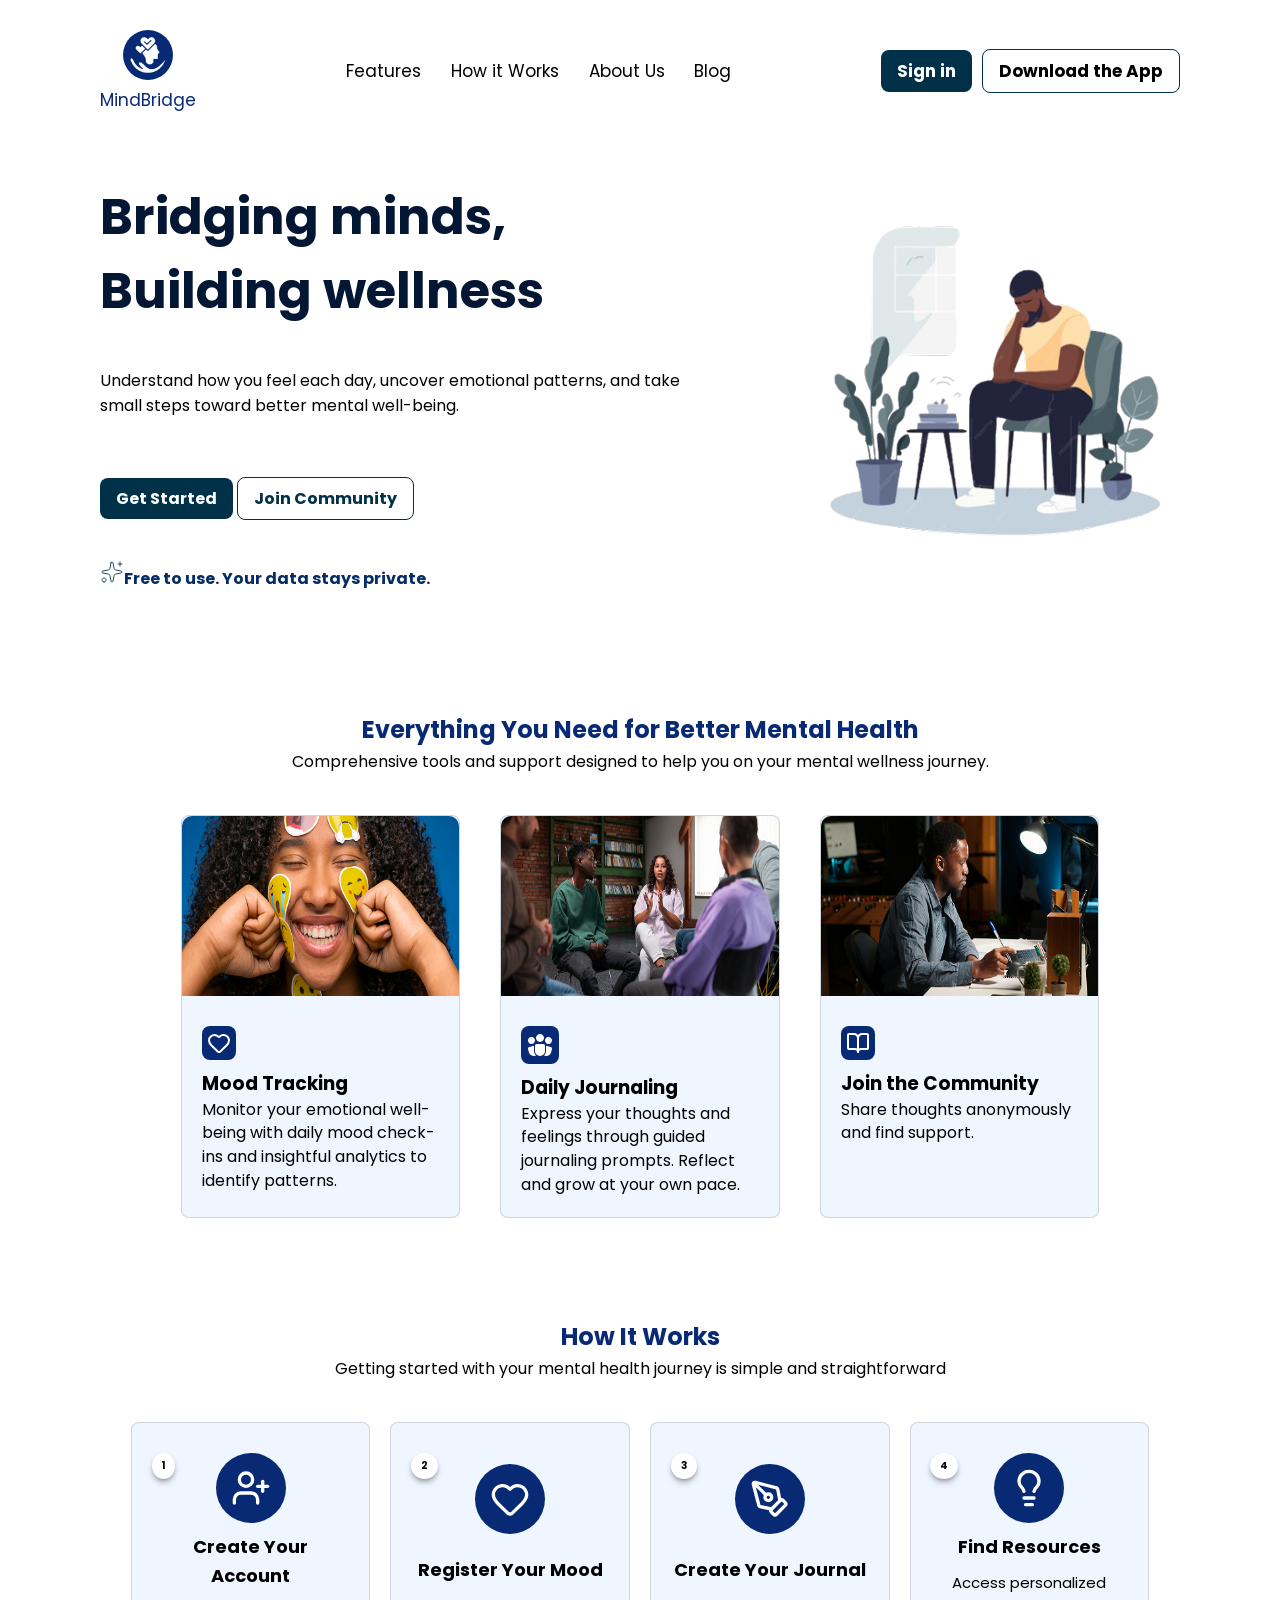
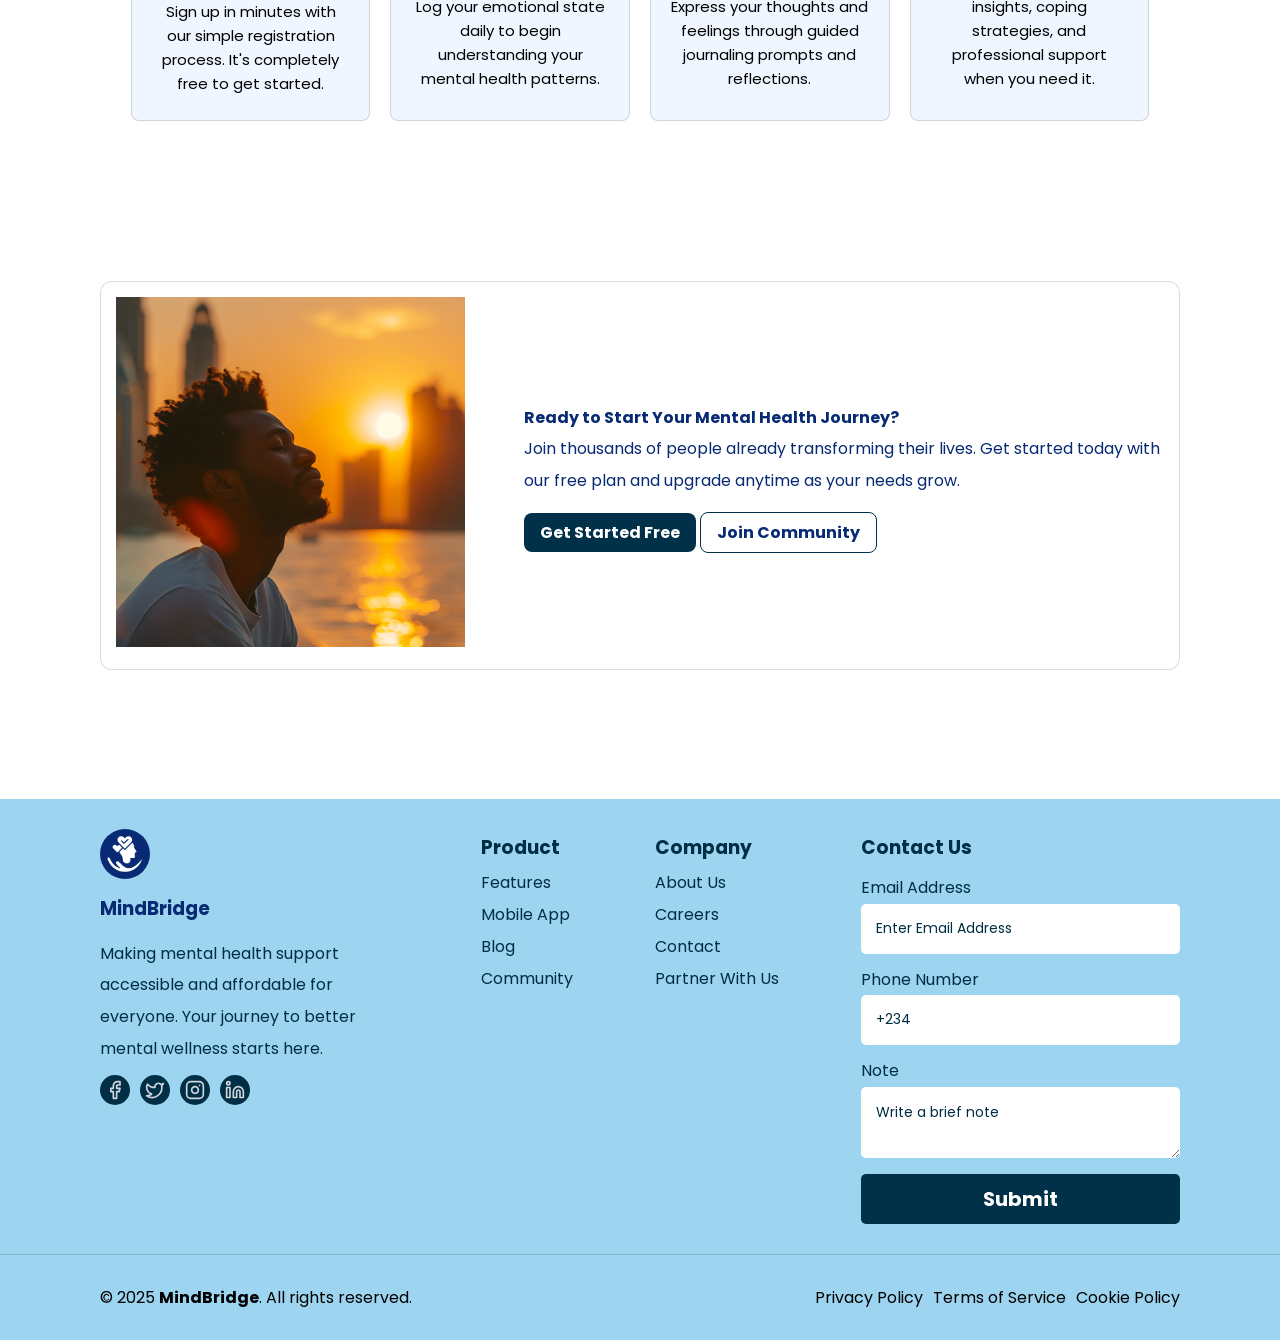
==== index.html @ 98646740 "first commit" ====
<!DOCTYPE html>
<html lang="en">
<head>
    <meta charset="UTF-8">
    <meta name="viewport" content="width=device-width, initial-scale=1.0">
    <title>MindBridge</title>
    <link rel="preconnect" href="https://fonts.googleapis.com">
<link rel="preconnect" href="https://fonts.gstatic.com" crossorigin>
<link href="https://fonts.googleapis.com/css2?family=Montserrat:ital,wght@0,100..900;1,100..900&family=Poppins:ital,wght@0,100;0,200;0,300;0,400;0,500;0,600;0,700;0,800;0,900;1,100;1,200;1,300;1,400;1,500;1,600;1,700;1,800;1,900&display=swap" rel="stylesheet">
<link rel="stylesheet" href="./css/style.css">
<script src="script.js" defer></script>
</head>
<body>
    <!--  THE HEADER SECTION --->

        <header>
            <section id="header" class="header__section">
                <div class="brand__rapper">
                    <a href="/Frontend/pages/index.html"><img class="brand__logo" src="./assets/6477e17a7e3447c2487589bb4ccfb4c8fd31de50 (2).png" alt="Brand logo image"></a>
                    <p class="brand__name">MindBridge</p>
                </div>

               <span class="header__menu"><svg xmlns="http://www.w3.org/2000/svg" width="21" height="16" viewBox="0 0 21 16" fill="none">
                    <path fill-rule="evenodd" clip-rule="evenodd" d="M20.6667 7.66667C20.6667 7.40145 20.5613 7.1471 20.3738 6.95956C20.1862 6.77202 19.9319 6.66667 19.6667 6.66667H1C0.734784 6.66667 0.480429 6.77202 0.292893 6.95956C0.105357 7.1471 0 7.40145 0 7.66667C0 7.93188 0.105357 8.18624 0.292893 8.37377C0.480429 8.56131 0.734784 8.66667 1 8.66667H19.6667C19.9319 8.66667 20.1862 8.56131 20.3738 8.37377C20.5613 8.18624 20.6667 7.93188 20.6667 7.66667ZM20.6667 1C20.6667 0.734783 20.5613 0.480429 20.3738 0.292893C20.1862 0.105357 19.9319 0 19.6667 0H1C0.734784 0 0.480429 0.105357 0.292893 0.292893C0.105357 0.480429 0 0.734783 0 1C0 1.26522 0.105357 1.51957 0.292893 1.70711C0.480429 1.89464 0.734784 2 1 2H19.6667C19.9319 2 20.1862 1.89464 20.3738 1.70711C20.5613 1.51957 20.6667 1.26522 20.6667 1ZM20.6667 14.3333C20.6667 14.0681 20.5613 13.8138 20.3738 13.6262C20.1862 13.4387 19.9319 13.3333 19.6667 13.3333H1C0.734784 13.3333 0.480429 13.4387 0.292893 13.6262C0.105357 13.8138 0 14.0681 0 14.3333C0 14.5985 0.105357 14.8529 0.292893 15.0404C0.480429 15.228 0.734784 15.3333 1 15.3333H19.6667C19.9319 15.3333 20.1862 15.228 20.3738 15.0404C20.5613 14.8529 20.6667 14.5985 20.6667 14.3333Z" fill="#003148"/>
                    </svg></span> 
                <nav class=" menu__nav">
                    <ul class="menu__items">
                        <li class="menu__item"><a class="menu__link" href="#tools">Features</a></li>
                        <li class="menu__item"><a class="menu__link" href="#how-it-works">How it Works</a></li>
                        <li class="menu__item"><a class="menu__link" href="/">About Us</a></li>
                        <li class="menu__item"><a class="menu__link" href="/">Blog</a></li>
                        <button class="menu__button  sign__btn"><a href="./pages/signin.html">Sign in</a></button>
                        <button class="menu__button download__btn">Download the App</button>
                    </ul>   
                </nav>
                <nav class="header__nav">
                    <ul class="nav__items">
                        <li class="nav__item"><a class="nav__link" href="#tools">Features</a></li>
                        <li class="nav__item"><a class="nav__link" href="#how-it-works">How it Works</a></li>
                        <li class="nav__item"><a class="nav__link" href="/">About Us</a></li>
                        <li class="nav__item"><a class="nav__link" href="/">Blog</a></li>
                    </ul>
                </nav>

                <div class="nav__button-rapper">
                    <button class="nav__button  sign__btn"><a href="./pages/signin.html">Sign in</a></button>
                    <button class="nav__button download__btn"><a href="#">Download the App</a></button>
                </div>
            </section>
        </header>
        
        <!-- THE MAIN SECTION -->
        <main>
            <section id="hero" class="hero__section">
                <div class="hero__intro-rapper">
                    <div class="hero__intro">
                        <h1 class="hero__title">Bridging minds, Building wellness</h1>
                        <p class="hero__description">Understand how you feel each day, uncover emotional patterns, and take small steps toward better mental well-being.</p>
                        <div class="hero__btns">               
                            <button class="hero__btn btn--primary"><a href="./pages/Signup.html">Get Started</a> </button>
                            <button class="hero__btn btn--secondary "><a href="./pages/Signup.html">Join Community</a> <span></span></button>
                        </div>
                        <h4 class="hero__sm-heading"><span class="hero__span">
                        <svg xmlns="http://www.w3.org/2000/svg" width="24" height="24" viewBox="0 0 24 24" fill="none">
                        <g opacity="0.856864">
                            <path d="M11.0174 2.81401C11.0603 2.58462 11.182 2.37743 11.3615 2.22833C11.5411 2.07924 11.7671 1.99762 12.0004 1.99762C12.2338 1.99762 12.4598 2.07924 12.6393 2.22833C12.8189 2.37743 12.9406 2.58462 12.9834 2.81401L14.0344 8.37201C14.1091 8.76716 14.3011 9.13063 14.5855 9.41498C14.8698 9.69934 15.2333 9.89137 15.6284 9.96601L21.1864 11.017C21.4158 11.0599 21.623 11.1816 21.7721 11.3611C21.9212 11.5406 22.0028 11.7667 22.0028 12C22.0028 12.2334 21.9212 12.4594 21.7721 12.6389C21.623 12.8184 21.4158 12.9402 21.1864 12.983L15.6284 14.034C15.2333 14.1087 14.8698 14.3007 14.5855 14.585C14.3011 14.8694 14.1091 15.2329 14.0344 15.628L12.9834 21.186C12.9406 21.4154 12.8189 21.6226 12.6393 21.7717C12.4598 21.9208 12.2338 22.0024 12.0004 22.0024C11.7671 22.0024 11.5411 21.9208 11.3615 21.7717C11.182 21.6226 11.0603 21.4154 11.0174 21.186L9.96644 15.628C9.8918 15.2329 9.69977 14.8694 9.41541 14.585C9.13106 14.3007 8.76759 14.1087 8.37244 14.034L2.81444 12.983C2.58504 12.9402 2.37786 12.8184 2.22876 12.6389C2.07966 12.4594 1.99805 12.2334 1.99805 12C1.99805 11.7667 2.07966 11.5406 2.22876 11.3611C2.37786 11.1816 2.58504 11.0599 2.81444 11.017L8.37244 9.96601C8.76759 9.89137 9.13106 9.69934 9.41541 9.41498C9.69977 9.13063 9.8918 8.76716 9.96644 8.37201L11.0174 2.81401Z" stroke="#003148" stroke-linecap="round" stroke-linejoin="round"/>
                            <path d="M20 2V6" stroke="#003148" stroke-linecap="round" stroke-linejoin="round"/>
                            <path d="M22 4H18" stroke="#003148" stroke-linecap="round" stroke-linejoin="round"/>
                            <path d="M4 22C5.10457 22 6 21.1046 6 20C6 18.8954 5.10457 18 4 18C2.89543 18 2 18.8954 2 20C2 21.1046 2.89543 22 4 22Z" stroke="#003148" stroke-linecap="round" stroke-linejoin="round"/>
                        </g>
                        </svg></span>Free to use. Your data stays private.</h4>
                    </div>                    
                    <img class="hero__image" src="./assets/image 23.png" alt="Profile picture">
                </div>
            </section>

            <!-- TOOLS SECTION -->

            <section id="tools" class="tools__section">
                <div class="tools__container">
                    <div class="tools__intro-rapper">
                        <h2 class="tools__title">Everything You Need for Better Mental Health</h2>
                        <p class="tools__description">Comprehensive tools and support designed to help you on your mental wellness journey.</p>
                    </div>
                    <div class="tools__card">
                        <div class="card card-1">
                            <img class="card__img" src="./assets/Rectangle 150.png" alt="">
                            <div class="card__content">
                                <div class="card__icon">
                                    <svg xmlns="http://www.w3.org/2000/svg" width="24" height="24" viewBox="0 0 24 24" fill="none">
                                    <path d="M2 9.5C2.00002 8.3872 2.33759 7.30058 2.96813 6.38366C3.59867 5.46674 4.49252 4.76266 5.53161 4.3644C6.5707 3.96614 7.70616 3.89244 8.78801 4.15304C9.86987 4.41364 10.8472 4.99628 11.591 5.824C11.6434 5.88001 11.7067 5.92467 11.7771 5.9552C11.8474 5.98573 11.9233 6.00148 12 6.00148C12.0767 6.00148 12.1526 5.98573 12.2229 5.9552C12.2933 5.92467 12.3566 5.88001 12.409 5.824C13.1504 4.9909 14.128 4.40337 15.2116 4.1396C16.2952 3.87584 17.4335 3.94835 18.4749 4.34748C19.5163 4.74662 20.4114 5.45345 21.0411 6.3739C21.6708 7.29435 22.0053 8.38476 22 9.5C22 11.79 20.5 13.5 19 15L13.508 20.313C13.3217 20.527 13.0919 20.6989 12.834 20.8173C12.5762 20.9357 12.296 20.9978 12.0123 20.9996C11.7285 21.0014 11.4476 20.9428 11.1883 20.8277C10.9289 20.7126 10.697 20.5436 10.508 20.332L5 15C3.5 13.5 2 11.8 2 9.5Z" stroke="white" stroke-width="2" stroke-linecap="round" stroke-linejoin="round"/>
                                    </svg>
                                </div>
                                <h3 class="card__title">Mood Tracking</h3>
                                <p class="card__description">Monitor your emotional well-being with daily mood check-ins and insightful analytics to identify patterns.</p>
                            </div>
                        </div>
                        
                        <div class="card card-2">
                            <img class="card__img" src="./assets/Rectangle 150-1.png" alt="">
                            <div class="card__content">
                                <div class="card__icon">
                                    <svg xmlns="http://www.w3.org/2000/svg" width="28" height="28" viewBox="0 0 28 28" fill="none">
                                    <path d="M14 3C12.9391 3 11.9217 3.42143 11.1716 4.17157C10.4214 4.92172 10 5.93913 10 7C10 8.06087 10.4214 9.07828 11.1716 9.82843C11.9217 10.5786 12.9391 11 14 11C15.0609 11 16.0783 10.5786 16.8284 9.82843C17.5786 9.07828 18 8.06087 18 7C18 5.93913 17.5786 4.92172 16.8284 4.17157C16.0783 3.42143 15.0609 3 14 3ZM2 9.5C2 9.04037 2.09053 8.58525 2.26642 8.16061C2.44231 7.73597 2.70012 7.35013 3.02513 7.02513C3.35013 6.70012 3.73597 6.44231 4.16061 6.26642C4.58525 6.09053 5.04037 6 5.5 6C5.95963 6 6.41475 6.09053 6.83939 6.26642C7.26403 6.44231 7.64987 6.70012 7.97487 7.02513C8.29988 7.35013 8.55769 7.73597 8.73358 8.16061C8.90947 8.58525 9 9.04037 9 9.5C9 10.4283 8.63125 11.3185 7.97487 11.9749C7.3185 12.6313 6.42826 13 5.5 13C4.57174 13 3.6815 12.6313 3.02513 11.9749C2.36875 11.3185 2 10.4283 2 9.5ZM22.5 6C22.0404 6 21.5852 6.09053 21.1606 6.26642C20.736 6.44231 20.3501 6.70012 20.0251 7.02513C19.7001 7.35013 19.4423 7.73597 19.2664 8.16061C19.0905 8.58525 19 9.04037 19 9.5C19 9.95963 19.0905 10.4148 19.2664 10.8394C19.4423 11.264 19.7001 11.6499 20.0251 11.9749C20.3501 12.2999 20.736 12.5577 21.1606 12.7336C21.5852 12.9095 22.0404 13 22.5 13C23.4283 13 24.3185 12.6313 24.9749 11.9749C25.6313 11.3185 26 10.4283 26 9.5C26 8.57174 25.6313 7.6815 24.9749 7.02513C24.3185 6.36875 23.4283 6 22.5 6ZM10.75 13C10.2859 13 9.84075 13.1844 9.51256 13.5126C9.18437 13.8408 9 14.2859 9 14.75V20C9 21.3261 9.52678 22.5979 10.4645 23.5355C11.4021 24.4732 12.6739 25 14 25C15.3261 25 16.5979 24.4732 17.5355 23.5355C18.4732 22.5979 19 21.3261 19 20V14.75C19 14.2859 18.8156 13.8408 18.4874 13.5126C18.1592 13.1844 17.7141 13 17.25 13H10.75ZM8 14.752L3.297 16.012C3.07498 16.0715 2.86686 16.1742 2.68453 16.3142C2.50221 16.4541 2.34924 16.6287 2.23437 16.8278C2.11949 17.0269 2.04497 17.2466 2.01505 17.4745C1.98514 17.7024 2.00041 17.934 2.06 18.156L2.901 21.295C3.09336 22.0135 3.4436 22.68 3.9262 23.246C4.40879 23.812 5.01159 24.2632 5.69066 24.5667C6.36973 24.8703 7.10796 25.0184 7.85155 25.0005C8.59514 24.9825 9.32537 24.7989 9.989 24.463C9.36293 23.9002 8.86229 23.2121 8.51962 22.4431C8.17694 21.6742 7.9999 20.8418 8 20V14.752ZM18.012 24.462C18.3153 24.6153 18.6373 24.7383 18.978 24.831C19.6123 25.001 20.2738 25.0443 20.9249 24.9586C21.5759 24.8729 22.2037 24.6598 22.7724 24.3314C23.3411 24.0031 23.8395 23.5659 24.2392 23.0449C24.6389 22.5239 24.9321 21.9293 25.102 21.295L25.943 18.155C26.063 17.7068 26.0002 17.2292 25.7682 16.8274C25.5362 16.4255 25.1542 16.1322 24.706 16.012L20 14.752V20C20.0001 20.8416 19.8231 21.6737 19.4806 22.4425C19.1381 23.2112 18.6378 23.8993 18.012 24.462Z" fill="white"/>
                                    </svg>
                                </div>
                                <h3 class="card__title">Daily Journaling</h3>
                                <p class="card__description">Express your thoughts and feelings through guided journaling prompts. Reflect and grow at your own pace.</p>
                            </div>
                        </div>
                        
                        <div class="card card-3">
                            <img class="card__img" src="./assets/Rectangle 150-2.png" alt="">
                            <div class="card__content">
                                <div class="card__icon">
                                    <svg xmlns="http://www.w3.org/2000/svg" width="24" height="24" viewBox="0 0 24 24" fill="none">
                                    <path d="M12 7V21" stroke="white" stroke-width="2" stroke-linecap="round" stroke-linejoin="round"/>
                                    <path d="M3 18C2.73478 18 2.48043 17.8946 2.29289 17.7071C2.10536 17.5196 2 17.2652 2 17V4C2 3.73478 2.10536 3.48043 2.29289 3.29289C2.48043 3.10536 2.73478 3 3 3H8C9.06087 3 10.0783 3.42143 10.8284 4.17157C11.5786 4.92172 12 5.93913 12 7C12 5.93913 12.4214 4.92172 13.1716 4.17157C13.9217 3.42143 14.9391 3 16 3H21C21.2652 3 21.5196 3.10536 21.7071 3.29289C21.8946 3.48043 22 3.73478 22 4V17C22 17.2652 21.8946 17.5196 21.7071 17.7071C21.5196 17.8946 21.2652 18 21 18H15C14.2044 18 13.4413 18.3161 12.8787 18.8787C12.3161 19.4413 12 20.2044 12 21C12 20.2044 11.6839 19.4413 11.1213 18.8787C10.5587 18.3161 9.79565 18 9 18H3Z" stroke="white" stroke-width="2" stroke-linecap="round" stroke-linejoin="round"/>
                                    </svg>
                                </div>
                                <h3 class="card__title">Join the Community</h3>
                                <p class="card__description">Share thoughts anonymously and find support.</p>
                            </div>                       
                        </div>                       
                    </div>
                </div>
            </section>

            <!-- HOW IT WORKS SECTION -->

            <section id="how-it-works" class="steps-section">
                <div class="steps__container">
                    <div class="steps__intro-rapper">
                        <h2 class="steps__title">How It Works</h2>
                        <p class="steps__description">Getting started with your mental health journey is simple and straightforward</p>
                    </div>
                    <div class="steps">
                        <div class="step">
                            <p class="step__number">1</p>
                            <div class="step__icon">
                                <svg xmlns="http://www.w3.org/2000/svg" width="40" height="40" viewBox="0 0 40 40" fill="none">
                                <path d="M26.6673 35V31.6667C26.6673 29.8986 25.9649 28.2029 24.7147 26.9526C23.4645 25.7024 21.7688 25 20.0007 25H10.0007C8.23254 25 6.53685 25.7024 5.28661 26.9526C4.03636 28.2029 3.33398 29.8986 3.33398 31.6667V35" stroke="white" stroke-width="3.33333" stroke-linecap="round" stroke-linejoin="round"/>
                                <path d="M15.0007 18.3333C18.6825 18.3333 21.6673 15.3486 21.6673 11.6667C21.6673 7.98477 18.6825 5 15.0007 5C11.3188 5 8.33398 7.98477 8.33398 11.6667C8.33398 15.3486 11.3188 18.3333 15.0007 18.3333Z" stroke="white" stroke-width="3.33333" stroke-linecap="round" stroke-linejoin="round"/>
                                <path d="M31.666 13.3333V23.3333" stroke="white" stroke-width="3.33333" stroke-linecap="round" stroke-linejoin="round"/>
                                <path d="M36.666 18.3333H26.666" stroke="white" stroke-width="3.33333" stroke-linecap="round" stroke-linejoin="round"/>
                                </svg>
                            </div>
                            <h5 class="step__title">Create Your Account</h5>
                            <p class="step__description">Sign up in minutes with our simple registration process. It's completely free to get started.</p>
                        </div>

                        <div class="step">
                            <p class="step__number">2</p>
                            <div class="step__icon">
                                <svg xmlns="http://www.w3.org/2000/svg" width="40" height="40" viewBox="0 0 40 40" fill="none">
                                <path d="M3.33398 15.8333C3.33402 13.9787 3.89664 12.1676 4.94754 10.6394C5.99844 9.11124 7.48818 7.93776 9.22 7.27399C10.9518 6.61023 12.8442 6.4874 14.6473 6.92174C16.4504 7.35607 18.0794 8.32713 19.319 9.70666C19.4063 9.80002 19.5119 9.87445 19.6291 9.92533C19.7464 9.97621 19.8728 10.0025 20.0007 10.0025C20.1285 10.0025 20.2549 9.97621 20.3722 9.92533C20.4895 9.87445 20.595 9.80002 20.6823 9.70666C21.9181 8.31816 23.5474 7.33894 25.3534 6.89933C27.1594 6.45972 29.0565 6.58057 30.7921 7.2458C32.5277 7.91103 34.0196 9.08908 35.0692 10.6232C36.1187 12.1572 36.6762 13.9746 36.6673 15.8333C36.6673 19.65 34.1673 22.5 31.6673 25L22.514 33.855C22.2034 34.2117 21.8205 34.4982 21.3907 34.6955C20.9609 34.8928 20.4941 34.9964 20.0211 34.9994C19.5482 35.0024 19.0801 34.9047 18.6478 34.7129C18.2155 34.521 17.829 34.2394 17.514 33.8867L8.33398 25C5.83398 22.5 3.33398 19.6667 3.33398 15.8333Z" stroke="white" stroke-width="3.33333" stroke-linecap="round" stroke-linejoin="round"/>
                                </svg>
                            </div>
                            <h5 class="step__title">Register Your Mood</h5>
                            <p class="step__description">Log your emotional state daily to begin understanding your mental health patterns.</p>
                        </div>

                        <div class="step">
                            <p class="step__number">3</p>
                            <div class="step__icon">
                                <svg xmlns="http://www.w3.org/2000/svg" width="40" height="40" viewBox="0 0 40 40" fill="none">
                                <path d="M26.1774 35.4883C25.8649 35.8008 25.441 35.9763 24.9991 35.9763C24.5572 35.9763 24.1333 35.8008 23.8208 35.4883L21.1774 32.845C20.865 32.5325 20.6895 32.1086 20.6895 31.6667C20.6895 31.2247 20.865 30.8009 21.1774 30.4883L30.4874 21.1783C30.8 20.8659 31.2238 20.6904 31.6658 20.6904C32.1077 20.6904 32.5316 20.8659 32.8441 21.1783L35.4874 23.8217C35.7999 24.1342 35.9754 24.5581 35.9754 25C35.9754 25.442 35.7999 25.8658 35.4874 26.1783L26.1774 35.4883Z" stroke="white" stroke-width="3.33333" stroke-linecap="round" stroke-linejoin="round"/>
                                <path d="M30.0007 21.6667L27.709 10.21C27.6467 9.89832 27.4965 9.61094 27.2762 9.38179C27.0559 9.15263 26.7747 8.99125 26.4657 8.91669L5.39233 3.38002C5.11471 3.3129 4.8245 3.31825 4.54954 3.39556C4.27458 3.47286 4.0241 3.61954 3.82214 3.8215C3.62018 4.02346 3.4735 4.27394 3.3962 4.5489C3.31889 4.82385 3.31354 5.11407 3.38066 5.39169L8.91733 26.465C8.9919 26.774 9.15327 27.0553 9.38243 27.2756C9.61159 27.4958 9.89896 27.646 10.2107 27.7084L21.6673 30" stroke="white" stroke-width="3.33333" stroke-linecap="round" stroke-linejoin="round"/>
                                <path d="M3.83398 3.83334L15.9773 15.9767" stroke="white" stroke-width="3.33333" stroke-linecap="round" stroke-linejoin="round"/>
                                <path d="M18.3333 21.6667C20.1743 21.6667 21.6667 20.1743 21.6667 18.3333C21.6667 16.4924 20.1743 15 18.3333 15C16.4924 15 15 16.4924 15 18.3333C15 20.1743 16.4924 21.6667 18.3333 21.6667Z" stroke="white" stroke-width="3.33333" stroke-linecap="round" stroke-linejoin="round"/>
                                </svg>
                            </div>
                            <h5 class="step__title">Create Your Journal</h5>
                            <p class="step__description">Express your thoughts and feelings through guided journaling prompts and reflections.</p>
                        </div>

                        <div class="step">
                            <p class="step__number">4</p>
                            <div class="step__icon">
                                <svg xmlns="http://www.w3.org/2000/svg" width="40" height="40" viewBox="0 0 40 40" fill="none">
                                <path d="M25 23.3333C25.3333 21.6667 26.1667 20.5 27.5 19.1667C29.1667 17.6667 30 15.5 30 13.3333C30 10.6812 28.9464 8.13764 27.0711 6.26228C25.1957 4.38691 22.6522 3.33334 20 3.33334C17.3478 3.33334 14.8043 4.38691 12.9289 6.26228C11.0536 8.13764 10 10.6812 10 13.3333C10 15 10.3333 17 12.5 19.1667C13.6667 20.3333 14.6667 21.6667 15 23.3333" stroke="white" stroke-width="3.33333" stroke-linecap="round" stroke-linejoin="round"/>
                                <path d="M15 30H25" stroke="white" stroke-width="3.33333" stroke-linecap="round" stroke-linejoin="round"/>
                                <path d="M16.666 36.6667H23.3327" stroke="white" stroke-width="3.33333" stroke-linecap="round" stroke-linejoin="round"/>
                                </svg>
                            </div>
                            <h5 class="step__title">Find Resources</h5>
                            <p class="step__description">Access personalized insights, coping strategies, and professional support when you need it.</p>
                        </div>
                    </div>
                </div>
            </section>

            <!-- CALL TO ACTION SECTION -->

            <section id="CAT" class="CAT__section">
                <div class="CAT__container">
                    <div class="CAT__image-rapper">
                        <img class="CAT__image" src="./assets/Rectangle 149.png" alt="">
                    </div>
                    <div class="CAT__content">
                        <h4 class="CAT__title">Ready to Start Your Mental Health Journey?</h4>
                        <p class="CAT__description">Join thousands of people already transforming their lives. Get started today with our free plan and upgrade anytime as your needs grow.</p>
                        <div class="CAT__btns">    
                        <a class="btn--primary" id="getstarted" href="../Frontend/pages/Signup.html">Get Started Free</a>
                        <a class="btn--secondary" href="../Frontend/pages/Signup.html">Join Community</a>
                        </div>
                    </div>
                </div>
            </section>

        </main>

        <!--  FOOTER SECTION  -->

        <footer id="footer" class="footer__section">
            <div class="footer-container">
                <div class="footer__content">
                    <div class="footer__brand-rapper">
                        <img class="footer__brand-logo" src="./assets/6477e17a7e3447c2487589bb4ccfb4c8fd31de50 (2).png" alt="footer__Brand logo image">
                        <h3 class="footer__brand-name">MindBridge</h3>
                    </div>
                    <p class="footer__descrition">Making mental health support accessible and affordable for everyone. Your journey to better mental wellness starts here.</p>
                    <div class="footer__icon-rapper">
                        <a class="footer__icon"  href="#"><svg xmlns="http://www.w3.org/2000/svg" width="20" height="20" viewBox="0 0 20 20" fill="none">
                            <path d="M15.0007 1.66663H12.5007C11.3956 1.66663 10.3358 2.10561 9.55437 2.88701C8.77297 3.66842 8.33398 4.72822 8.33398 5.83329V8.33329H5.83398V11.6666H8.33398V18.3333H11.6673V11.6666H14.1673L15.0007 8.33329H11.6673V5.83329C11.6673 5.61228 11.7551 5.40032 11.9114 5.24404C12.0677 5.08776 12.2796 4.99996 12.5007 4.99996H15.0007V1.66663Z" stroke="#D1D5DC" stroke-width="1.66667" stroke-linecap="round" stroke-linejoin="round"/>
                            </svg></a>
                        <a class="footer__icon"  href="#"><svg xmlns="http://www.w3.org/2000/svg" width="20" height="20" viewBox="0 0 20 20" fill="none">
                            <path d="M18.3327 3.33331C18.3327 3.33331 17.7493 5.08331 16.666 6.16664C17.9993 14.5 8.83268 20.5833 1.66602 15.8333C3.49935 15.9166 5.33268 15.3333 6.66602 14.1666C2.49935 12.9166 0.416016 7.99998 2.49935 4.16664C4.33268 6.33331 7.16602 7.58331 9.99935 7.49998C9.24935 3.99998 13.3327 1.99998 15.8327 4.33331C16.7493 4.33331 18.3327 3.33331 18.3327 3.33331Z" stroke="#D1D5DC" stroke-width="1.66667" stroke-linecap="round" stroke-linejoin="round"/>
                            </svg></a>
                        <a class="footer__icon"  href="#"><svg xmlns="http://www.w3.org/2000/svg" width="20" height="20" viewBox="0 0 20 20" fill="none">
                            <g clip-path="url(#clip0_1347_2555)">
                                <path d="M14.166 1.66663H5.83268C3.5315 1.66663 1.66602 3.53211 1.66602 5.83329V14.1666C1.66602 16.4678 3.5315 18.3333 5.83268 18.3333H14.166C16.4672 18.3333 18.3327 16.4678 18.3327 14.1666V5.83329C18.3327 3.53211 16.4672 1.66663 14.166 1.66663Z" stroke="#D1D5DC" stroke-width="1.66667" stroke-linecap="round" stroke-linejoin="round"/>
                                <path d="M13.3337 9.47501C13.4366 10.1685 13.3181 10.8769 12.9952 11.4992C12.6723 12.1215 12.1614 12.6262 11.5351 12.9414C10.9088 13.2566 10.1991 13.3663 9.5069 13.255C8.81468 13.1436 8.17521 12.8167 7.67944 12.321C7.18367 11.8252 6.85685 11.1857 6.74546 10.4935C6.63408 9.8013 6.74379 9.09159 7.05901 8.46532C7.37423 7.83905 7.8789 7.32812 8.50123 7.00521C9.12356 6.68229 9.83187 6.56383 10.5254 6.66667C11.2328 6.77158 11.8878 7.10123 12.3935 7.60693C12.8992 8.11263 13.2288 8.76757 13.3337 9.47501Z" stroke="#D1D5DC" stroke-width="1.66667" stroke-linecap="round" stroke-linejoin="round"/>
                                <path d="M14.584 5.41663H14.5923" stroke="#D1D5DC" stroke-width="1.66667" stroke-linecap="round" stroke-linejoin="round"/>
                            </g>
                            <defs>
                                <clipPath id="clip0_1347_2555">
                                <rect width="20" height="20" fill="white"/>
                                </clipPath>
                            </defs>
                            </svg></a>
                        <a class="footer__icon"  href="#"><svg xmlns="http://www.w3.org/2000/svg" width="20" height="20" viewBox="0 0 20 20" fill="none">
                            <path d="M13.334 6.66663C14.6601 6.66663 15.9318 7.19341 16.8695 8.13109C17.8072 9.06877 18.334 10.3405 18.334 11.6666V17.5H15.0007V11.6666C15.0007 11.2246 14.8251 10.8007 14.5125 10.4881C14.1999 10.1756 13.776 9.99996 13.334 9.99996C12.892 9.99996 12.468 10.1756 12.1555 10.4881C11.8429 10.8007 11.6673 11.2246 11.6673 11.6666V17.5H8.33398V11.6666C8.33398 10.3405 8.86077 9.06877 9.79845 8.13109C10.7361 7.19341 12.0079 6.66663 13.334 6.66663Z" stroke="#D1D5DC" stroke-width="1.66667" stroke-linecap="round" stroke-linejoin="round"/>
                            <path d="M4.99935 7.5H1.66602V17.5H4.99935V7.5Z" stroke="#D1D5DC" stroke-width="1.66667" stroke-linecap="round" stroke-linejoin="round"/>
                            <path d="M3.33268 4.99996C4.25316 4.99996 4.99935 4.25377 4.99935 3.33329C4.99935 2.41282 4.25316 1.66663 3.33268 1.66663C2.41221 1.66663 1.66602 2.41282 1.66602 3.33329C1.66602 4.25377 2.41221 4.99996 3.33268 4.99996Z" stroke="#D1D5DC" stroke-width="1.66667" stroke-linecap="round" stroke-linejoin="round"/>
                            </svg></a>
                    </div>
                </div>
                
                <div class="footer__items-rapper">
                    <h3 class="footer__title">Product</h3>
                    <ul class="footer__items">
                        <li class="footer__item"><a class="footer__link" href="#">Features</a></li>
                        <li class="footer__item"><a class="footer__link" href="#">Mobile App</a></li>
                        <li class="footer__item"><a class="footer__link" href="#">Blog</a></li>
                        <li class="footer__item"><a class="footer__link" href="#">Community</a></li>
                    </ul>
                </div>
                <div class="footer__items-rapper">
                    <h3 class="footer__title">Company</h3>
                    <ul class="footer__items">
                        <li class="footer__item"><a class="footer__link" href="#">About Us</a></li>
                        <li class="footer__item"><a class="footer__link" href="#">Careers</a></li>
                        <li class="footer__item"><a class="footer__link" href="#">Contact</a></li>
                        <li class="footer__item"><a class="footer__link" href="#">Partner With Us</a></li>
                    </ul>
                </div>

                <form class="contact__form" action="">
                        <h3 class="form__title">Contact Us</h3>
                        <div class="form__details">
                            <label class="form__label" for="email">Email Address</label>
                            <input class="form__input" type="email" id="email" name="email" placeholder="Enter Email Address" required>
                        </div>
                        <div class="form__details">
                            <label class="form__label" for="phoneNumber">Phone Number</label>
                            <input class="form__input" type="tel" id="phoneNumber" name="phoneNumber" placeholder="+234" required>
                        </div>
                        <div class="form__details">
                            <label class="form__label" for="message">Note</label>
                            <textarea class="form__textarea" name="message" id="message" placeholder="Write a brief note" cols="28" rows="8"></textarea>
                        </div>
                        <button class="form__btn" type="submit"><a href="#">Submit</a></button>
                    </form>
                
                    
                </div>
            </div>
            <div class="copyright">
                <p class="copyright__description">&copy; 2025 <b>MindBridge</b>. All rights reserved.</p>   
                <div class="copyright__links-rapper">
                    <a class="copyright__link" href="#">Privacy Policy</a>
                    <a class="copyright__link" href="#">Terms of Service</a>
                    <a class="copyright__link" href="#">Cookie Policy</a>
                </div>
            </div>
        </footer>
    </div>
</body>
</html>
</body>
</html>
---- css/style.css ----
/* -------------- RESET---------------- */

*
{
    margin:0;
    padding: 0;
    box-sizing: border-box;
    font-family: "Poppins", sans-serif;
}

html
{
    font-size: 62.4%;
    scroll-behavior: smooth;
}

@media(max-width:1200px)
{
    html
    {
        font-size: 58%;
    }
}

@media(max-width:900px)
{
    html
    {
        font-size: 50%;
    }
}

@media(max-width:800px)
{
    html
    {
        font-size: 46%;
    }
}

@media(max-width:570px)
{
    html
    {
        font-size: 44%;
    }
}

@media(max-width:400px)
{
    html
    {
        font-size: 34%;
    }
}

@media(max-width:300px)
{
    html
    {
        font-size: 26%;
    }
}

button
{
    font-size: inherit;
}


/* --------------UTILITY CLASS------------------ */
:root
{
    --spacing-unit: 3rem 10rem;
    --spacing-unit-sm: 3rem 2rem;

    /* COLOR */
    
    --text-color: #fff;
    --alt-text-color: #000;
    --brand-color: #082A74;
    --btn-color: #003148;
    --footer-color: #002E45;
    --footer-BG: #9DD4EF;
}

a:any-link
{
    text-decoration: none;
    color: inherit;
}


/* --------------GENERAL STYLING------------------ */

body
{
    font-size: 1.6rem;
}

@media(max-width:510px)
{
    body
    {
        font-size: 2.5rem;
    }
}

.header__section
{
    position: fixed;
    top: 0;
    left: 0;
    right: 0;
    display: flex;
    justify-content: space-between;
    align-self: center;
    padding: var(--spacing-unit);
    font-size: 1.7rem;
    font-weight: 400; 
    background-color: #fff;  
    z-index: 1000;
}

.brand__rapper
{
    text-align: center;

}

.brand__logo, .footer__brand-logo
{
    background-color: var(--brand-color);
    padding: .5rem;
    border-radius: 50%;
    width: 5rem;
    height: 5rem;
}

.brand__name
{
    color: var(--brand-color);
    text-align: center;
}

.header__menu
{
    display: none;
    cursor: pointer;
}

.menu__nav
{
    display: none;
}
.header__nav
{
    display: flex;
    align-items: center;
}

.nav__items
{
    display: flex;
    align-items: center;
    list-style-type: none;
    gap: 3rem ;
}

.nav__link
{
    text-decoration: none;
    color:var(--alt-text-color) ;
}

.nav__link:hover
{
    border-top: .15rem solid var(--brand-color);
    border-bottom: .15rem solid var(--brand-color);
    padding: 1rem 0;
    opacity: .6;
}

.nav__button-rapper
{
    display: flex;
    align-items: center;
    gap: 1rem;
}

.sign__btn
{
color: var(--text-color);
font-weight: 700;
padding: .8rem 1.6rem;
border-radius: .8rem;
background: var(--btn-color);
border: none;
}

.download__btn
{
border:.15rem solid var(--btn-color);
font-weight: 700;
padding: .8rem 1.6rem;
border-radius: .8rem;
background: var(--text-color);
}

.hero__btns
{
    margin-top: 2rem;
}

@media(max-width:1000px)
{
    .header__nav
    {
        gap: 1.5rem;
    }

    .nav__items
    { 
        gap: 1.5rem;
    }
}

@media (max-width:740px)
{
    .header__section
    {
        padding: var(--spacing-unit-sm);
    }

    .header__nav, .nav__button-rapper
    {
        display: none;
    }

    
    .header__menu
    {
        display: inline-block;
        padding: 2rem;
        position: relative;
        }
 
  .menu__nav
   {
    position: absolute;
    top: 9rem;
    right: 1rem;
    width: 40%;
    display: none;
    padding: 3rem;
    border-radius: 1rem;
    transition: all 0.5s ease;
    z-index: 1001;
    color: var(--footer-color);
    background-color: var(--footer-BG);
    
  }

  .menu__items
  {
    width: 100%;
    display: flex;
    flex-direction: column;
    align-items: center;
    line-height: 2;
    gap: 2rem;
    list-style-type: none;
    
    
  }

  .menu__item
  {
    padding: 1rem;
    border-bottom: .1rem solid var(--text-color);
  }


  .active
  {
    display: flex;
  }

}


/* THE MAIN SECTION STYLING */

main
{ 
    display: grid; 
    grid-template-columns: repeat(6, 1fr);
}

/* HERO SECTION */

.hero__section
{
    scroll-margin-top: 9rem;
    grid-column: span 6;
    height: fit-content;
    margin: 15rem auto 2rem;
    display: grid;
    align-items: center;
    padding: var(--spacing-unit);

}

.hero__intro-rapper
{
    display: flex;
    justify-content: space-between;
    gap: 2rem;
    align-items: center;
}

.hero__intro
{
    display: flex;
    flex-direction: column;
    gap: 4rem;
}

.hero__sm-heading
{
    color: #052C65;
}

.hero__span-icon
{
    width: 2rem;
    margin-right: 1rem ;
    background-color:#F3E8FF;
}

.hero__title
{
    color: #031633;
    width:85%;
    font-size: 5rem;
}

.hero__description
{
    width:85%;
}

.hero__image
{
    width: 36rem;
    height: 36rem;
}

@media(max-width:1000px)
{
    .hero__title
    {
        font-size: 3.8rem;
    }
}

@media (max-width:750px)
{
    .hero__section
    {
        text-align: center;
        padding: var(--spacing-unit-sm);
        font-size: 3.4rem;
    }
    
    .hero__intro-rapper
    {
        flex-direction: column;
        justify-content: center;
        height: 30%;
    }

    .hero__title
{
    font-size: 4.8rem;
}

    .hero__title, .hero__description
    {
        margin: auto;
    }

    .hero__image
    {
        padding: var(--spacing-unit-sm);
        width: 80%;
        height: 42rem;
    }
}

@media (max-width:550px)
{
    .hero__title, .hero__description
    {
        width:100%;
    }

    .hero__btns
    {
        display: flex;
        flex-direction: column;
        gap: 3rem;
        width: 90%;
        margin: auto;
    }

    .hero__image
    {
        width: 100%;
    }
}

@media (max-width:400px)
{
    .hero__title, .hero__description
    {
        width:90%;
    }
}


/* ----------TOOLS SECTION----------- */

.tools__section
{
    scroll-margin-top: 9rem;
    grid-column: span 6;
    padding: var(--spacing-unit-sm);   
}

.tools__intro-rapper
{
    width: 80%;
    text-align: center;
    margin: auto;
    padding: 4rem;
    line-height: 1.6;
}

.tools__card
{
    display: grid;
    gap: 4rem;
    justify-content: center;
    grid-template-columns: repeat(auto-fit, 28rem);
    line-height: 1.5;
}

.tools__title
{
    color: var(--brand-color)
}

.card
{
    display: flex;
    flex-direction: column;
    gap: 1rem;
    border-radius:.8rem;
    background: #EFF6FF;
    border: .02rem solid #3333332b;
    transition: all .5s ease-in-out;
}

.card:hover
{
    transform: translateY(-.5rem);
}

.card__content
{
    padding: 2rem;
}

.card__img
{
    width: 100%;
    height: 18rem;
    border-radius: 1rem 1rem 0 0;
}

.card__icon
{
    border-radius: .8rem;
    display: flex;
    justify-content: center;
    align-items: center;
    padding: .5rem;
    margin-bottom: 1rem;
    width: fit-content;
    background: var(--brand-color);
}

@media(max-width:1000px)
{
    .tools__section
    {
        padding:var(--spacing-unit-sm);
    }
}

@media(max-width:770px)
{
    .tools__intro-rapper
    {
        width: 70%;
    }

    .tools__card
    {
        grid-template-columns: repeat(auto-fit, 38rem);
    }
}

@media(max-width:750px)
{
    .tools__intro-rapper
    {
        width: 100%;
        font-size: 3.4rem;
    }

    .tools__card
    {
        font-size: 2.5rem;
    }
}

@media(max-width:620px)
{

    .tools__card
    {
        grid-template-columns: 80%;
    }
}

@media(max-width:500px)
{

    .tools__card
    {
        grid-template-columns: 1fr;
    }
}


/* -------- HOW IT WORKS [ STEP BY STEP]----------- */


.steps-section
{
    scroll-margin-top: 9rem;
    grid-column: span 6;
    text-align: center;
    padding: var(--spacing-unit-sm);
    line-height: 1.6;
    margin-bottom: 10rem;
}

.steps__intro-rapper
{
    text-align: center;
    margin: auto;
    padding: 4rem;
    line-height: 1.6;
}

.steps__title
{
    color: var(--brand-color);
}
.steps
{
    display: grid;
    grid-template-columns: repeat(auto-fit, 24rem);
    justify-content: center;
    align-items: center;
    gap: 2rem;
}
.step
{
    display: flex;
    height: 30rem;
    flex-direction: column;
    gap: 1rem;
    margin: auto;
    border: .02rem solid #3333332b;
    background: #EFF6FF;
    padding: 3rem 2rem;
    border-radius: .8rem;
    transition: all .4s ease-in-out;
}


.step:hover
{
    box-shadow: 1px 1px 3px #1111112b;
    transform: scale(1);
}
.step__number
{
    padding: .5rem 1rem;
    position: absolute;
    font-size: 1rem;
    font-weight: bold;
    border-radius: 50%;
    background: #FFF;
    box-shadow: 0 4px 6px -1px rgba(0, 0, 0, 0.30), 0 2px 4px -2px rgba(0, 0, 0, 0.30);

}

.step__icon 
{
    background-color: var(--brand-color);
    color: #fff;
    padding: 1.5rem; 
    margin:auto ;
    border-radius: 50%;
    display: flex;
    align-items: center;
    justify-content: center;
}

.step__title
{
    font-size: 1.8rem;
}

.step__description
{
    font-size: 1.5rem;
}

@media(max-width:990px)
{
    .steps
    {
        grid-template-columns: repeat(auto-fit, 35rem);
        gap: 2rem;
    }
}

@media(max-width:750px)
{
    .steps__intro-rapper
    {
        width: 100%;
        font-size: 3.4rem;
    }

    .step__title
    {
        font-size: 2.5rem;
    }

    .step__description
    {
        font-size: 2rem;
    }
}

@media(max-width:550px)
{
    .steps
    {
        grid-template-columns: 1fr;
        gap: 2rem;
    }

    .step__title
    {
        font-size: 3rem;
    }

    .step__description
    {
        font-size: 2.5rem;
    }
}


/* ----------------CALL TO ACTION SECTION-------------------- */

.CAT__section
{
    scroll-margin-top: 9rem;
    grid-column: span 6;
    padding: var(--spacing-unit);
    margin-bottom: 10rem;
}

.CAT__container
{
    padding: 2.4rem;
    display: flex;
    width: 100%;
    padding: 1.5rem;
    align-items: center;
    justify-content: space-between;
    gap: 2rem;
    border-radius: 12px;
    border: .02rem solid #3333332b;
    background: #FFF;

}

.CAT__image
{
    width: 90%;
}

.CAT__content
{
    width: 80%;
    line-height: 2;
    color: var(--brand-color);
}

.CAT__description
{
    font-size: 1.6rem;
}

.CAT__btns
{
    margin-top: 2rem;
}

.btn--primary
{
color: var(--text-color);
color: #fff;
font-weight: 700;
padding: .8rem 1.6rem;
border-radius: .8rem;
background: var(--btn-color);

border: none;
text-decoration: none;
}

#getstarted
{color: #fff;}

.btn--secondary
{
border:.15rem solid var(--btn-color);
font-weight: 700;
padding: .8rem 1.6rem;
border-radius: .8rem;
background: var(--text-color);
color: var(--btn-color);
text-decoration: none;

}

@media (max-width:750px)
{
    .CAT__section
    {
        padding: 0;
        width: 100%;
    }
    .CAT__container
    {
        padding: 0;
        flex-direction: column;
        align-items: center;
        text-align: center;
        gap: 3rem;
        border: 0;
    }

    .CAT__image-rapper
    {
        width: 100%;
    }

    .CAT__image
    {
        width: 100%;
    }

    .CAT__content
    {
        width: 100%;
        display: flex;
        flex-direction: column;
        gap: 3rem;
        font-size: 3.4rem;
        padding: var(--spacing-unit-sm);
    }

    .CAT__description
    {
        font-size: 2.5rem;
    }
}

@media(max-width:550px)
{
    .CAT__btns
    {
        display: flex;
        flex-direction: column;
        gap: 3rem;
        width: 90%;
        margin: auto;
    }
}
/* FOOTER SECTION  */
.footer-section
{
    scroll-margin-top: 9rem;
    grid-column: span 6;
    /* padding: var(--spacing-unit); */
}

.footer-container
{
    display: flex;
    gap: 4rem;
    flex-wrap: wrap;
    justify-content: space-between;
    padding: var(--spacing-unit);
    background-color: var(--footer-BG);
    color: var(--footer-color);
    line-height: 2;

}

.footer__content
{
    display: flex;
    flex-direction: column;
    gap: 1rem;
    width: 30rem;
}

.footer__brand-name
{
    color: var(--brand-color);
}

.footer__icon-rapper
{
    display: flex;
    gap: 1rem;
}

.footer__icon
{
    background-color: var(--footer-color);
    padding: .5rem;
    color: #fff;
    border-radius: 50%;
    display: flex;
    gap: 2rem;
    justify-content: center;
    align-items: center;
}
.footer__items
{
    list-style-type: none;
}

.footer__link:any-link
{
    text-decoration: none;
}

.footer__contact
{
    text-align: center;
    width: 20rem;
}
.contact__form
{
    display: flex;
    flex-direction: column;
}

.form__label
{
    display: block;
}

.form__details
{
    border: none;
    border-radius: 1rem;
    margin: .5rem 0;
    outline: none;
}

.form__input, .form__textarea
{
    width: 32rem;
    padding: 1.5rem;
    border-radius: .5rem;
    border: none;
    outline: none;
}

.form__textarea
{
    height: 7.1rem;
}

::placeholder
{
    font-size: 1.4rem;
    color: var(--footer-color);
}

.form__btn
{
    padding: 1rem;
    border: none;
    border-radius: .5rem;
    background-color: var(--btn-color);
    color: var(--text-color);
    font-weight: bold;
    font-size: 2rem;
}

.copyright
{
    display: flex;
    gap: 2rem;
    padding: var(--spacing-unit);
    background-color: var(--footer-BG);
    flex-wrap: wrap;
    justify-content: space-between;
    border-top: 1.5px solid rgba(30, 41, 57, 0.20);
}

.copyright__links-rapper
{
    display: flex;
    flex-wrap: wrap;
    gap: 1rem;
}

.copyright__link
{
    text-decoration: none;
}


@media(max-width:750px)
{
    .footer-container
    {
        padding: var(--spacing-unit-sm);
        font-size: 2.5rem;
        flex-direction: column;
    }

    .footer__brand-name, .footer__title
    {
        font-size: 3rem;
    }

    .form__input, .form__textarea
    {
        width: 100%;
    }

    .copyright
    {
        display: flex;
        flex-direction: column-reverse;
        gap: 2rem;
        padding: var(--spacing-unit-sm);
        font-size: 2.5rem;
    }

    .copyright__links-rapper
    {
        display: flex;
        flex-wrap: wrap;
        gap: 3rem;
    }
}
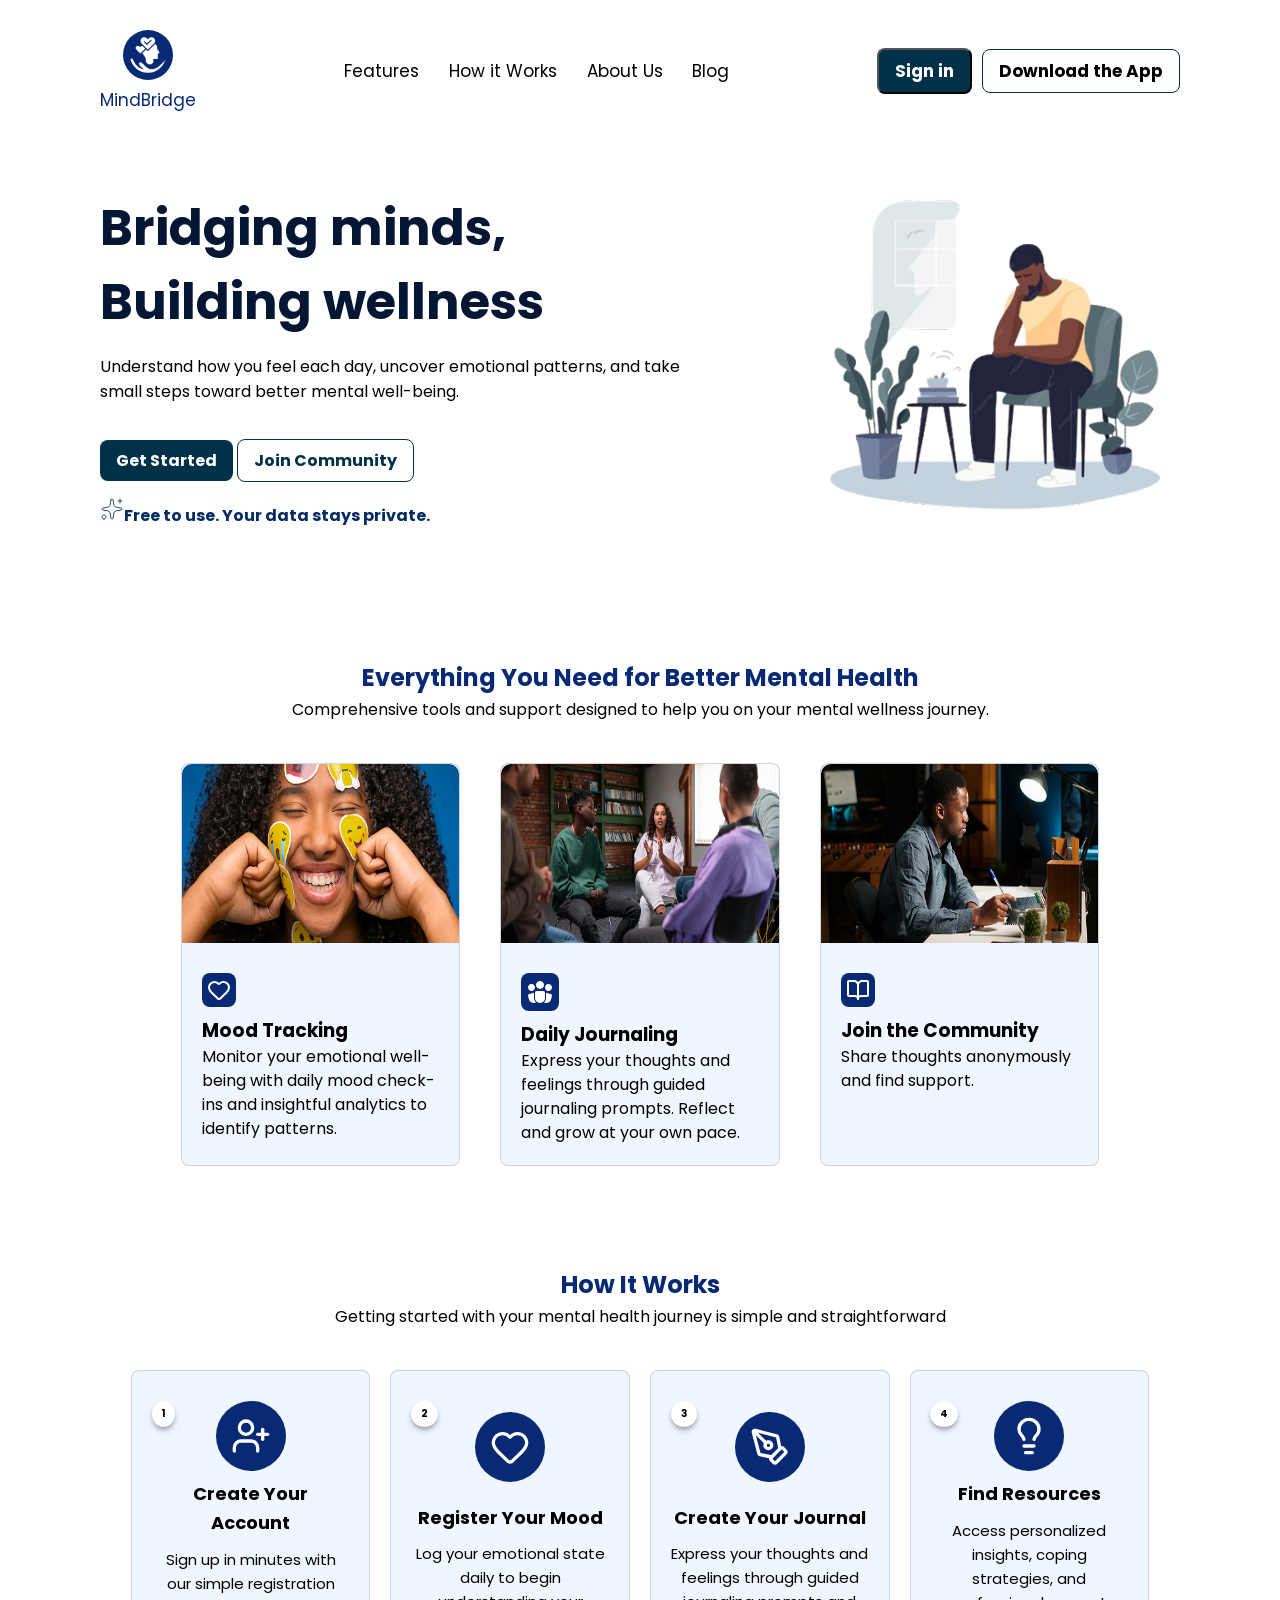
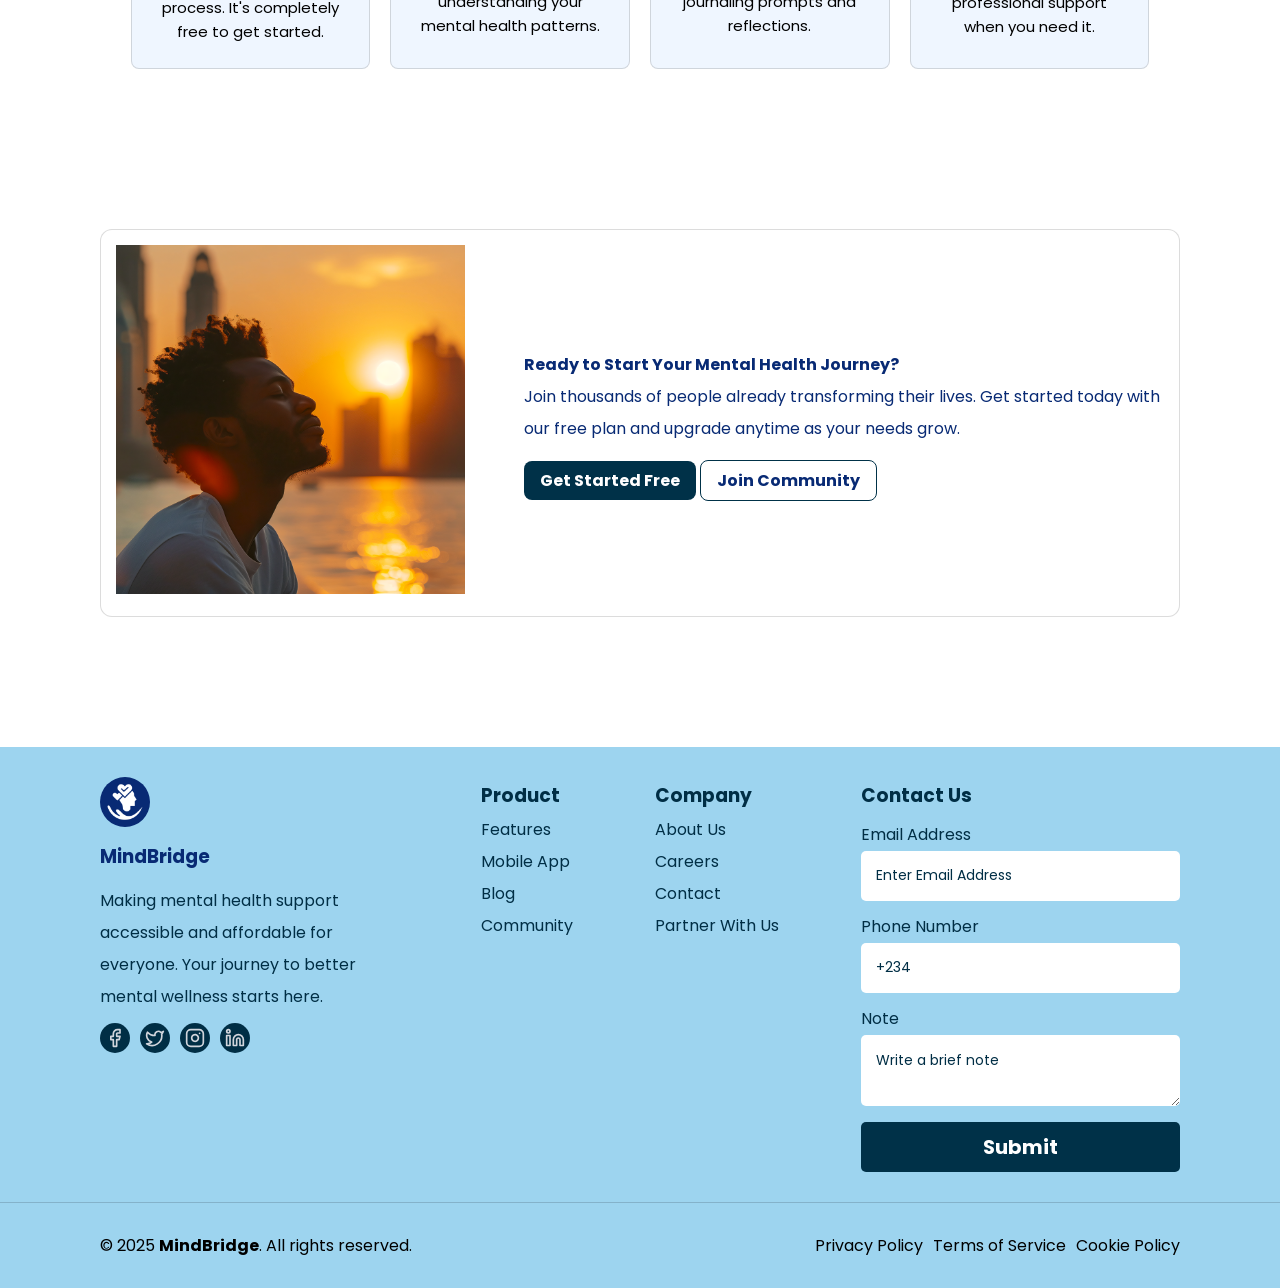
==== commit f8efb988: "initial commit" ====
--- a/index.html
+++ b/index.html
@@ -60,6 +60,7 @@
                             <button class="hero__btn btn--primary"><a href="./pages/Signup.html">Get Started</a> </button>
                             <button class="hero__btn btn--secondary "><a href="./pages/Signup.html">Join Community</a> <span></span></button>
                         </div>
+                        
                         <h4 class="hero__sm-heading"><span class="hero__span">
                         <svg xmlns="http://www.w3.org/2000/svg" width="24" height="24" viewBox="0 0 24 24" fill="none">
                         <g opacity="0.856864">
--- a/css/style.css
+++ b/css/style.css
@@ -102,7 +102,7 @@
 {
     body
     {
-        font-size: 2.5rem;
+        font-size: 2rem;
     }
 }
 
@@ -195,7 +195,6 @@
 padding: .8rem 1.6rem;
 border-radius: .8rem;
 background: var(--btn-color);
-border: none;
 }
 
 .download__btn
@@ -225,7 +224,7 @@
     }
 }
 
-@media (max-width:740px)
+@media (max-width:750px)
 {
     .header__section
     {
@@ -323,7 +322,7 @@
 {
     display: flex;
     flex-direction: column;
-    gap: 4rem;
+    gap: 1.5rem;
 }
 
 .hero__sm-heading
@@ -370,7 +369,7 @@
     {
         text-align: center;
         padding: var(--spacing-unit-sm);
-        font-size: 3.4rem;
+        font-size: 2.5rem;
     }
     
     .hero__intro-rapper
@@ -381,9 +380,9 @@
     }
 
     .hero__title
-{
-    font-size: 4.8rem;
-}
+    {
+        font-size: 7rem;
+    }
 
     .hero__title, .hero__description
     {
@@ -405,12 +404,17 @@
         width:100%;
     }
 
+        .hero__title
+    {
+        font-size: 6.3rem;
+    }
+
     .hero__btns
     {
         display: flex;
         flex-direction: column;
         gap: 3rem;
-        width: 90%;
+        width: 60%;
         margin: auto;
     }
 
@@ -420,11 +424,16 @@
     }
 }
 
-@media (max-width:400px)
+@media (max-width:410px)
 {
     .hero__title, .hero__description
     {
-        width:90%;
+        width:100%;
+    }
+
+    .hero__title
+    {
+        font-size: 6rem;
     }
 }
 
@@ -527,12 +536,12 @@
     .tools__intro-rapper
     {
         width: 100%;
-        font-size: 3.4rem;
+        font-size: 2.5rem;
     }
 
     .tools__card
     {
-        font-size: 2.5rem;
+        font-size: 2rem;
     }
 }
 
@@ -551,6 +560,12 @@
     .tools__card
     {
         grid-template-columns: 1fr;
+        font-size: 2.3rem;
+    }
+
+    .card__description
+    {
+        font-size: 2rem;
     }
 }
 
@@ -656,36 +671,36 @@
     .steps__intro-rapper
     {
         width: 100%;
-        font-size: 3.4rem;
+        font-size: 2.5rem;
     }
 
     .step__title
     {
-        font-size: 2.5rem;
+        font-size: 2rem;
     }
 
     .step__description
     {
+        font-size: 1.6rem;
+    }
+}
+
+@media(max-width:550px)
+{
+    .steps
+    {
+        grid-template-columns: 90%;
+        gap: 2rem;
+    }
+
+    .step__title
+    {
+        font-size: 2.3rem;
+    }
+
+    .step__description
+    {
         font-size: 2rem;
-    }
-}
-
-@media(max-width:550px)
-{
-    .steps
-    {
-        grid-template-columns: 1fr;
-        gap: 2rem;
-    }
-
-    .step__title
-    {
-        font-size: 3rem;
-    }
-
-    .step__description
-    {
-        font-size: 2.5rem;
     }
 }
 
@@ -778,7 +793,7 @@
         flex-direction: column;
         align-items: center;
         text-align: center;
-        gap: 3rem;
+        gap: 2rem;
         border: 0;
     }
 
@@ -797,14 +812,19 @@
         width: 100%;
         display: flex;
         flex-direction: column;
-        gap: 3rem;
-        font-size: 3.4rem;
+        gap: 1rem;
+        font-size: 3rem;
         padding: var(--spacing-unit-sm);
     }
 
     .CAT__description
     {
-        font-size: 2.5rem;
+        font-size: 2rem;
+    }
+
+    .CAT__btns
+    {
+        font-size: 2rem;
     }
 }
 
@@ -815,7 +835,7 @@
         display: flex;
         flex-direction: column;
         gap: 3rem;
-        width: 90%;
+        width: 60%;
         margin: auto;
     }
 }
@@ -968,9 +988,15 @@
         flex-direction: column;
     }
 
+    .footer__content
+    {
+        width: 45rem;
+    }
+
     .footer__brand-name, .footer__title
     {
         font-size: 3rem;
+
     }
 
     .form__input, .form__textarea
